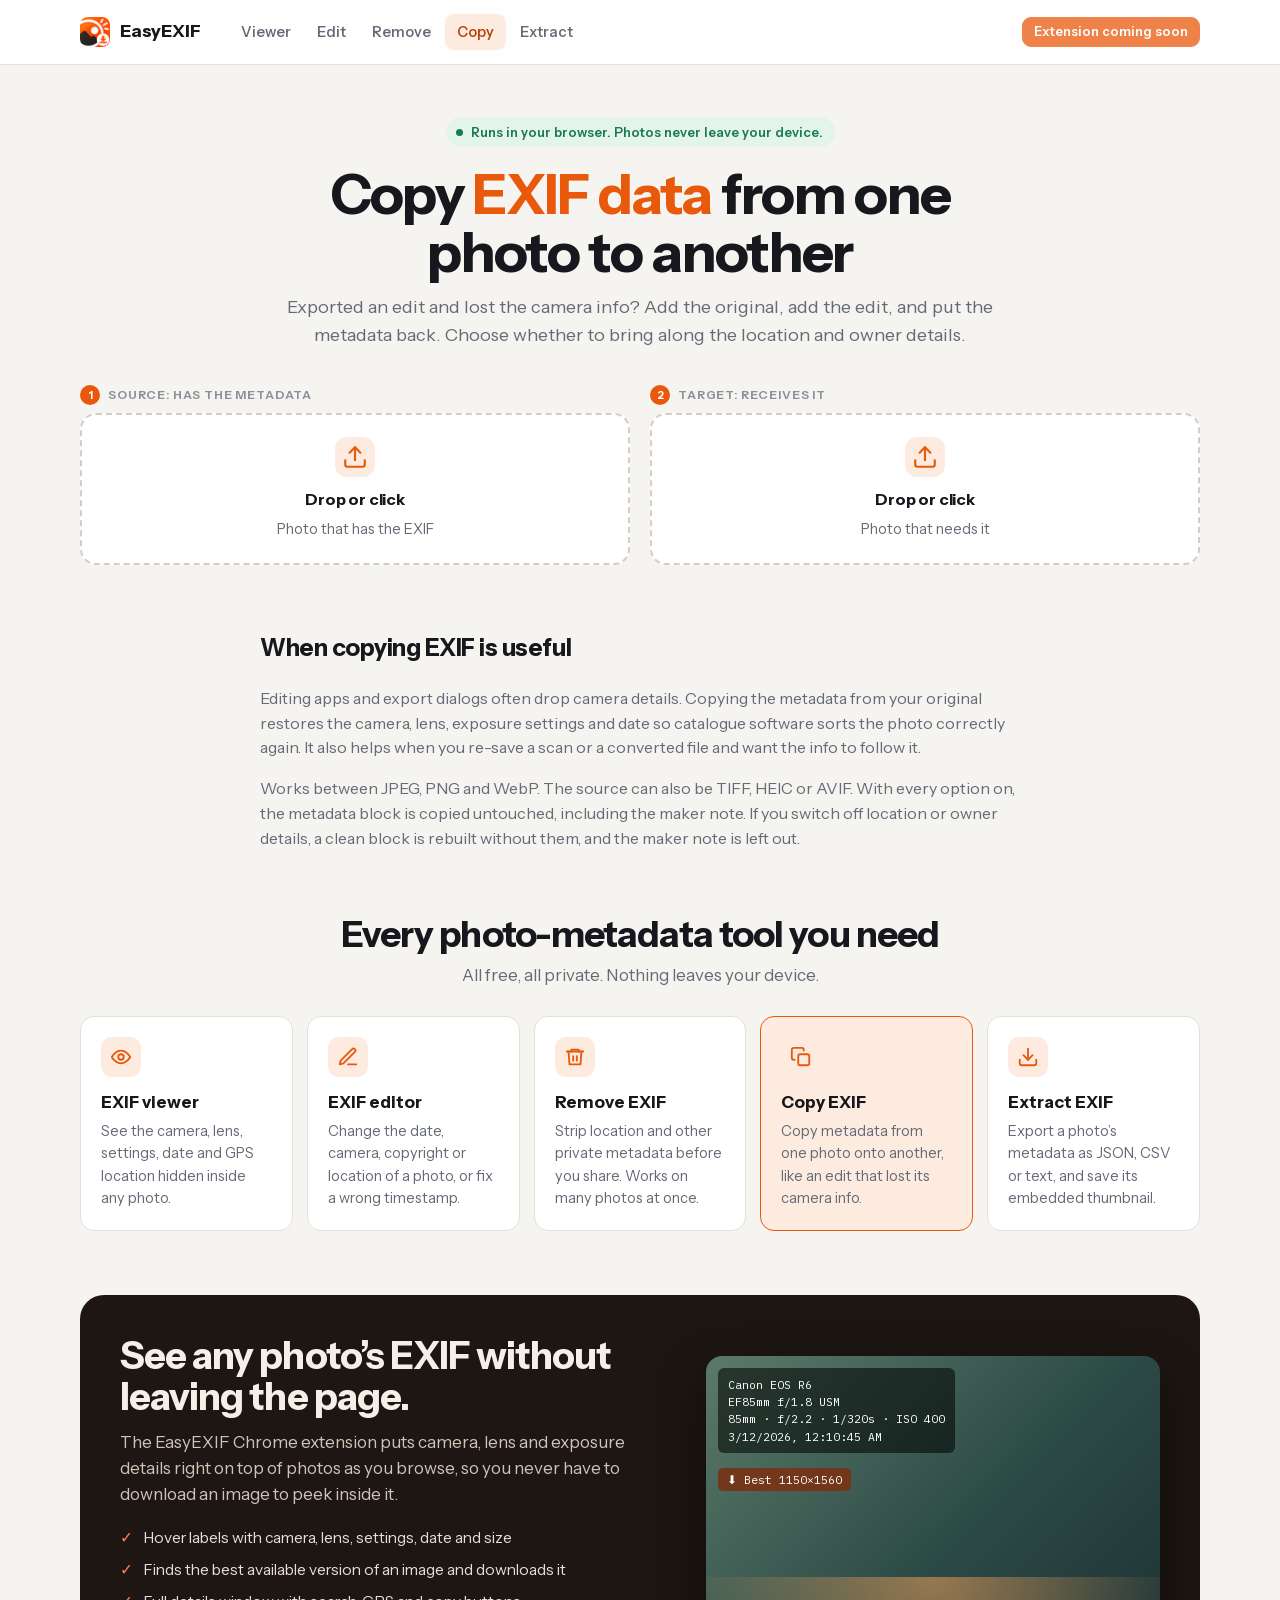
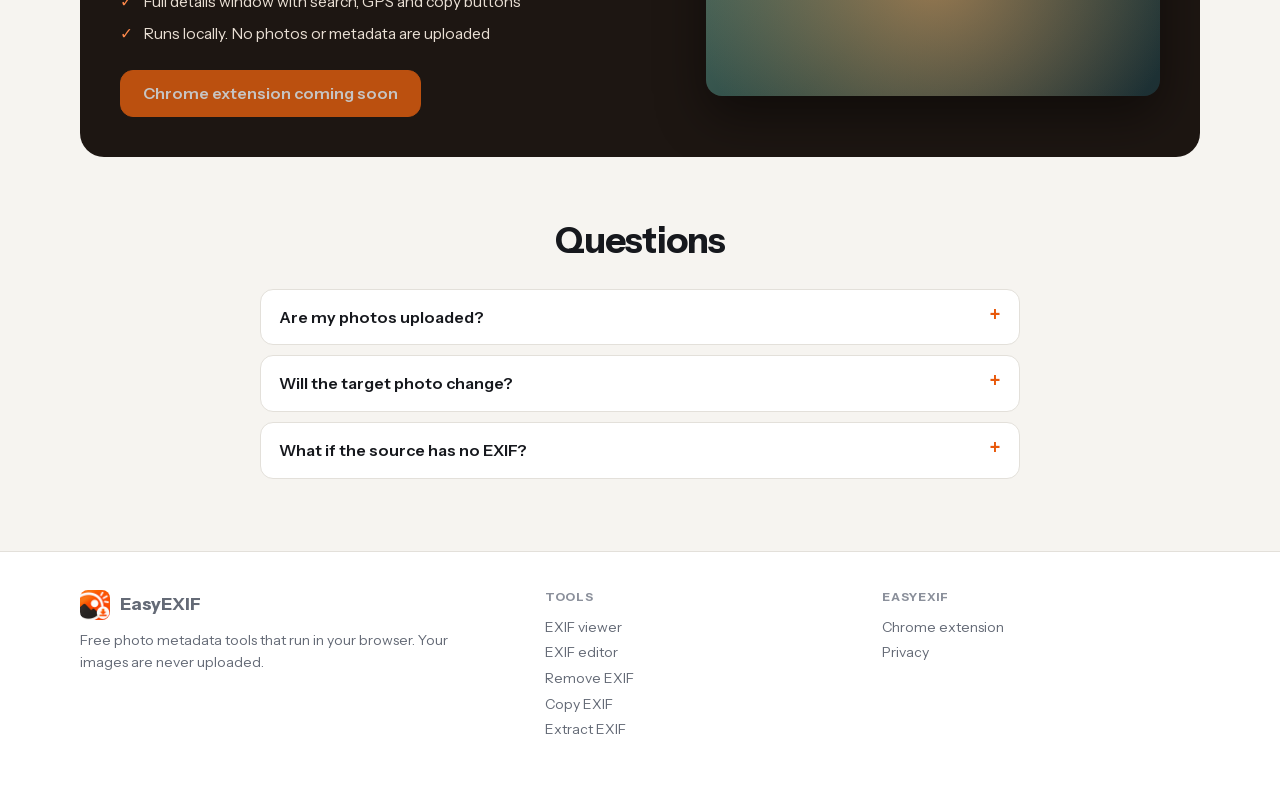
==== copy.html @ 64e68ad9 "Add EasyEXIF website: EXIF viewer, editor, remover, copier and extractor Co-Authored-By: Claude Sonn" ====
<!doctype html>
<html lang="en">
<head>
<meta charset="utf-8">
<meta name="viewport" content="width=device-width, initial-scale=1">
<title>Copy EXIF Data From One Photo to Another | EasyEXIF</title>
<meta name="description" content="Copy EXIF metadata from one photo onto another: restore camera info lost in an edit or export, or copy GPS and copyright between images. Works in your browser, with no upload.">
<link rel="icon" href="favicon.png">
<link rel="stylesheet" href="css/site.css">
<script type="application/ld+json">{"@context":"https://schema.org","@type":"FAQPage","mainEntity":[
{"@type":"Question","name":"How do I copy EXIF data from one photo to another?","acceptedAnswer":{"@type":"Answer","text":"Add the photo that has the metadata as the source, add the photo that should receive it as the target, and download the new copy. The pixels of the target are unchanged."}}]}</script>
</head>
<body data-tool="copy">
<div data-site="header"></div>
<main>
  <section class="hero wrap">
    <span class="eyebrow">Runs in your browser. Photos never leave your device.</span>
    <h1>Copy <em>EXIF data</em> from one photo to another</h1>
    <p>Exported an edit and lost the camera info? Add the original, add the edit, and put the metadata back. Choose whether to bring along the location and owner details.</p>
  </section>

  <section class="wrap tool stack">
    <div class="two">
      <div class="slot"><div class="slot-title"><i>1</i> Source: has the metadata</div><div class="drop compact" id="drop-src"></div></div>
      <div class="slot"><div class="slot-title"><i>2</i> Target: receives it</div><div class="drop compact" id="drop-tgt"></div></div>
    </div>
    <div id="panel" class="stack" hidden>
      <div class="panel panel-pad stack">
        <div class="row" style="justify-content:space-between"><b>Options</b><button class="btn small" id="swap">Swap photos ⇄</button></div>
        <label class="check"><input type="checkbox" id="o-gps" checked><span>Include GPS location</span></label>
        <label class="check"><input type="checkbox" id="o-owner" checked><span>Include owner and serial numbers<small>Artist name, camera and lens serial numbers, unique image ID.</small></span></label>
        <label class="check"><input type="checkbox" id="o-ori" checked><span>Keep the target’s rotation<small>Prevents the target from turning sideways if the source was rotated differently.</small></span></label>
        <div id="warn"></div>
      </div>
      <div class="panel panel-pad stack"><b>Result preview</b><div class="compare" id="compare"></div></div>
      <div class="panel panel-pad row" style="justify-content:space-between"><div class="muted small">Your original files are never modified. The target’s pixels are not re-compressed.</div>
        <button class="btn primary" id="save" disabled>Download target with copied EXIF</button></div>
    </div>
  </section>

  <section class="block wrap narrow prose">
    <h2>When copying EXIF is useful</h2>
    <p>Editing apps and export dialogs often drop camera details. Copying the metadata from your original restores the camera, lens, exposure settings and date so catalogue software sorts the photo correctly again. It also helps when you re-save a scan or a converted file and want the info to follow it.</p>
    <p>Works between JPEG, PNG and WebP. The source can also be TIFF, HEIC or AVIF. With every option on, the metadata block is copied untouched, including the maker note. If you switch off location or owner details, a clean block is rebuilt without them, and the maker note is left out.</p>
  </section>

  <section class="block" data-site="tools"></section>
  <section class="promo" data-site="promo"></section>

  <section class="block wrap narrow">
    <div class="section-title"><h2>Questions</h2></div>
    <div class="faq">
      <details><summary>Are my photos uploaded?</summary><p>No. Both photos stay in this browser tab.</p></details>
      <details><summary>Will the target photo change?</summary><p>Only its metadata. The pixels are not re-encoded, so quality stays identical.</p></details>
      <details><summary>What if the source has no EXIF?</summary><p>Then there is nothing to copy and the tool tells you so. Use the <a href="edit.html">editor</a> to type the details in by hand.</p></details>
    </div>
  </section>
</main>
<div data-site="footer"></div>
<script src="js/exif-core.js"></script>
<script src="js/site.js"></script>
<script src="js/copy.js"></script>
</body>
</html>
---- css/site.css ----
@font-face { font-family: "Instrument Sans"; src: url("../fonts/InstrumentSans-var.woff2") format("woff2"); font-weight: 400 700; font-style: normal; font-display: swap; }
@font-face { font-family: "IBM Plex Mono"; src: url("../fonts/IBMPlexMono-400.woff2") format("woff2"); font-weight: 400; font-style: normal; font-display: swap; }

:root {
  color-scheme: light dark;
  --ink: #16181d; --muted: #646a76; --faint: #8b909b; --line: #e3e0da; --paper: #ffffff; --canvas: #f6f4f0; --raised: #faf8f4;
  --accent: #e8590c; --accent-hover: #d14f08; --accent-soft: #fdebe0; --accent-ink: #b8430a;
  --ok: #1b7a4f; --ok-soft: #e3f4ea; --warn: #a8670a; --warn-soft: #fbefd5; --bad: #b3261e; --bad-soft: #fde7e5;
  --font: "Instrument Sans", system-ui, -apple-system, "Segoe UI", sans-serif;
  --mono: "IBM Plex Mono", ui-monospace, "SF Mono", Menlo, monospace;
  --radius: 14px;
  --shadow: 0 1px 2px rgba(22, 24, 29, .05), 0 8px 24px rgba(22, 24, 29, .06);
}
@media (prefers-color-scheme: dark) {
  :root {
    --ink: #f1efe9; --muted: #aaa89f; --faint: #7f7d76; --line: #2f2e2b; --paper: #1b1a18; --canvas: #121110; --raised: #232220;
    --accent: #f06a1f; --accent-hover: #ff7d36; --accent-soft: #3a2316; --accent-ink: #ff9a5c;
    --ok: #55c58c; --ok-soft: #153324; --warn: #e6b24d; --warn-soft: #382b10; --bad: #ff8a80; --bad-soft: #3a1b18;
    --shadow: 0 1px 2px rgba(0, 0, 0, .3), 0 8px 24px rgba(0, 0, 0, .35);
  }
}

* { box-sizing: border-box; }
[hidden] { display: none !important; }
html { scroll-behavior: smooth; }
body { margin: 0; background: var(--canvas); color: var(--ink); font: 16px/1.55 var(--font); -webkit-font-smoothing: antialiased; }
img { max-width: 100%; display: block; }
a { color: var(--accent-ink); text-underline-offset: 3px; }
a:hover { color: var(--accent); }
:focus-visible { outline: 2px solid var(--accent); outline-offset: 2px; border-radius: 6px; }
button, input, select, textarea { font: inherit; color: inherit; }
.wrap { width: min(1120px, 100% - 32px); margin-inline: auto; }
.narrow { width: min(760px, 100% - 32px); margin-inline: auto; }
.mono { font-family: var(--mono); }
.sr-only { position: absolute; width: 1px; height: 1px; overflow: hidden; clip: rect(0 0 0 0); white-space: nowrap; }

/* ---------- header / footer */
.site-header { position: sticky; top: 0; z-index: 20; background: color-mix(in srgb, var(--paper) 88%, transparent); backdrop-filter: blur(12px); border-bottom: 1px solid var(--line); }
.site-header .wrap { display: flex; align-items: center; gap: 20px; min-height: 64px; }
.brand { display: flex; align-items: center; gap: 10px; font-weight: 700; font-size: 18px; color: var(--ink); text-decoration: none; letter-spacing: -.01em; }
.brand img { width: 30px; height: 30px; border-radius: 8px; }
.nav { display: flex; gap: 2px; margin-left: 8px; flex: 1; overflow-x: auto; scrollbar-width: none; }
.nav a { padding: 7px 12px; border-radius: 9px; color: var(--muted); text-decoration: none; font-size: 14.5px; font-weight: 550; white-space: nowrap; }
.nav a:hover { color: var(--ink); background: var(--raised); }
.nav a[aria-current="page"] { color: var(--accent-ink); background: var(--accent-soft); }
.btn { display: inline-flex; align-items: center; justify-content: center; gap: 8px; padding: 9px 16px; border-radius: 11px; border: 1px solid var(--line); background: var(--paper); color: var(--ink); font-weight: 600; font-size: 14.5px; text-decoration: none; cursor: pointer; line-height: 1.2; }
.btn:hover:not(:disabled) { border-color: var(--accent); background: var(--accent-soft); color: var(--accent-ink); }
.btn:disabled { opacity: .45; cursor: not-allowed; }
.btn.primary { background: var(--accent); border-color: var(--accent); color: #fff; }
.btn.primary:hover:not(:disabled) { background: var(--accent-hover); border-color: var(--accent-hover); color: #fff; }
.btn.small { padding: 6px 11px; font-size: 13px; border-radius: 9px; }
.btn.big { padding: 13px 22px; font-size: 16px; border-radius: 13px; }
.site-footer { margin-top: 72px; border-top: 1px solid var(--line); background: var(--paper); padding: 36px 0 44px; color: var(--muted); font-size: 14px; }
.site-footer .wrap { display: grid; gap: 20px; grid-template-columns: 1.4fr 1fr 1fr; }
.site-footer h4 { margin: 0 0 8px; font-size: 12px; text-transform: uppercase; letter-spacing: .07em; color: var(--faint); }
.site-footer a { display: block; color: var(--muted); text-decoration: none; padding: 2px 0; }
.site-footer a:hover { color: var(--accent-ink); }
.site-footer p { margin: 8px 0 0; max-width: 40ch; }

/* ---------- hero */
.hero { padding: 52px 0 28px; text-align: center; }
.eyebrow { display: inline-flex; align-items: center; gap: 8px; padding: 5px 12px 5px 10px; border-radius: 999px; background: var(--ok-soft); color: var(--ok); font-size: 13px; font-weight: 600; }
.eyebrow::before { content: ""; width: 7px; height: 7px; border-radius: 50%; background: currentColor; }
.hero h1 { margin: 18px auto 12px; max-width: 18ch; font-size: clamp(34px, 6vw, 56px); line-height: 1.04; letter-spacing: -.03em; font-weight: 700; }
.hero h1 em { font-style: normal; color: var(--accent); }
.hero p { margin: 0 auto; max-width: 60ch; color: var(--muted); font-size: 18px; }

/* ---------- dropzone */
.drop { display: grid; place-items: center; text-align: center; gap: 6px; padding: 44px 24px; border: 2px dashed #d3cec4; border-radius: 20px; background: var(--paper); cursor: pointer; transition: border-color .15s, background .15s; }
@media (prefers-color-scheme: dark) { .drop { border-color: #444138; } }
.drop:hover, .drop.over { border-color: var(--accent); background: var(--accent-soft); }
.drop .icon { width: 52px; height: 52px; border-radius: 15px; background: var(--accent-soft); color: var(--accent); display: grid; place-items: center; margin-bottom: 4px; }
.drop strong { font-size: 19px; letter-spacing: -.01em; }
.drop span { color: var(--muted); font-size: 14.5px; }
.drop.compact { padding: 22px 18px; border-radius: 16px; }
.drop.compact .icon { width: 40px; height: 40px; border-radius: 12px; }
.drop.compact strong { font-size: 16px; }
.drop.filled { border-style: solid; border-color: var(--line); cursor: default; }
.drop input { display: none; }
.drop .inner { display: grid; justify-items: center; gap: 6px; width: 100%; }

/* ---------- panels */
.panel { background: var(--paper); border: 1px solid var(--line); border-radius: var(--radius); box-shadow: var(--shadow); }
.panel-pad { padding: 20px; }
.panel h2, .panel h3 { margin: 0 0 4px; letter-spacing: -.01em; }
.muted { color: var(--muted); }
.small { font-size: 13.5px; }
.stack { display: grid; gap: 16px; }
.row { display: flex; flex-wrap: wrap; gap: 10px; align-items: center; }
.tool { margin-top: 8px; }
.notice { padding: 11px 14px; border-radius: 11px; font-size: 14px; background: var(--accent-soft); color: var(--accent-ink); }
.notice.ok { background: var(--ok-soft); color: var(--ok); }
.notice.warn { background: var(--warn-soft); color: var(--warn); }
.notice.bad { background: var(--bad-soft); color: var(--bad); }

/* ---------- viewer */
.viewer { display: grid; grid-template-columns: minmax(280px, 380px) 1fr; gap: 20px; margin-top: 20px; align-items: start; }
.preview { position: sticky; top: 84px; overflow: hidden; }
.preview .frame { background: repeating-conic-gradient(var(--raised) 0 25%, var(--paper) 0 50%) 0 0 / 18px 18px; display: grid; place-items: center; max-height: 380px; }
.preview img { max-height: 380px; width: auto; max-width: 100%; object-fit: contain; }
.preview .meta { padding: 14px 16px 16px; display: grid; gap: 8px; }
.preview .file { font-weight: 650; word-break: break-all; line-height: 1.3; }
.facts { display: grid; gap: 7px; margin: 0; }
.facts div { display: flex; justify-content: space-between; gap: 12px; font-size: 14px; }
.facts dt { color: var(--muted); flex: none; }
.facts dd { margin: 0; text-align: right; font-weight: 550; word-break: break-word; }
.flags { display: grid; gap: 8px; }
.flag { display: grid; grid-template-columns: auto 1fr; gap: 2px 10px; padding: 10px 12px; border-radius: 11px; border: 1px solid var(--line); background: var(--paper); }
.flag b { font-size: 14px; }
.flag span { grid-column: 2; color: var(--muted); font-size: 13px; }
.flag::before { content: ""; width: 9px; height: 9px; border-radius: 50%; margin-top: 6px; background: var(--faint); grid-row: 1; }
.flag.high { border-color: color-mix(in srgb, var(--bad) 40%, var(--line)); background: var(--bad-soft); } .flag.high::before { background: var(--bad); }
.flag.medium { background: var(--warn-soft); border-color: color-mix(in srgb, var(--warn) 35%, var(--line)); } .flag.medium::before { background: var(--warn); }
.flag.low::before { background: var(--faint); }
.results-head { display: flex; flex-wrap: wrap; gap: 10px; align-items: center; justify-content: space-between; padding: 14px 16px; border-bottom: 1px solid var(--line); }
.search { flex: 1 1 200px; min-width: 160px; padding: 8px 12px; border-radius: 10px; border: 1px solid var(--line); background: var(--raised); }
.search:focus { outline: 2px solid var(--accent); border-color: transparent; }
.headline { padding: 18px 20px; border-bottom: 1px solid var(--line); }
.headline .cam { font-size: 22px; font-weight: 700; letter-spacing: -.02em; line-height: 1.2; }
.headline .exp { font-family: var(--mono); color: var(--accent-ink); margin-top: 6px; font-size: 15px; }
.headline .sub { color: var(--muted); font-size: 14px; margin-top: 2px; }
.group { border-bottom: 1px solid var(--line); }
.group:last-child { border-bottom: 0; }
.group h3 { margin: 0; padding: 14px 20px 8px; font-size: 12px; font-weight: 650; text-transform: uppercase; letter-spacing: .07em; color: var(--faint); display: flex; justify-content: space-between; }
.tbl { width: 100%; border-collapse: collapse; }
.tbl th, .tbl td { padding: 7px 20px; text-align: left; font-size: 14px; vertical-align: top; }
.tbl th { width: 40%; font-weight: 500; color: var(--muted); }
.tbl td { font-family: var(--mono); font-size: 13px; word-break: break-word; }
.tbl tr:hover { background: var(--raised); }
.tbl tr[hidden] { display: none; }
.map-link { font-family: var(--font); font-weight: 600; }
.empty { padding: 36px 24px; text-align: center; color: var(--muted); }
.empty h3 { margin: 0 0 6px; color: var(--ink); font-size: 19px; }
.xmp-raw { margin: 0; padding: 14px 20px; background: var(--raised); font: 12px/1.5 var(--mono); max-height: 320px; overflow: auto; white-space: pre-wrap; word-break: break-all; }

/* ---------- forms */
.fields { display: grid; grid-template-columns: repeat(2, minmax(0, 1fr)); gap: 12px 16px; }
.field { display: grid; gap: 4px; }
.field.wide { grid-column: 1 / -1; }
.field label { font-size: 13px; font-weight: 600; color: var(--muted); }
.field input, .field select, .field textarea { padding: 9px 11px; border-radius: 10px; border: 1px solid var(--line); background: var(--raised); width: 100%; }
.field input:focus, .field select:focus, .field textarea:focus { outline: 2px solid var(--accent); border-color: transparent; }
.field small { color: var(--faint); font-size: 12px; }
.fieldset-title { grid-column: 1 / -1; margin: 10px 0 -2px; font-size: 12px; text-transform: uppercase; letter-spacing: .07em; color: var(--faint); font-weight: 650; }
.check { display: flex; gap: 10px; align-items: flex-start; font-size: 14.5px; cursor: pointer; }
.check input { margin-top: 4px; accent-color: var(--accent); width: 16px; height: 16px; flex: none; }
.check small { display: block; color: var(--muted); font-size: 13px; }
.two { display: grid; grid-template-columns: 1fr 1fr; gap: 20px; }
.slot { position: relative; }
.slot-title { font-size: 12px; text-transform: uppercase; letter-spacing: .07em; font-weight: 650; color: var(--faint); margin-bottom: 8px; display: flex; align-items: center; gap: 8px; }
.slot-title i { font-style: normal; display: inline-grid; place-items: center; width: 20px; height: 20px; border-radius: 50%; background: var(--accent); color: #fff; font-size: 11px; letter-spacing: 0; }
.thumb-row { display: flex; gap: 12px; align-items: center; }
.thumb-row img { width: 64px; height: 64px; object-fit: cover; border-radius: 10px; border: 1px solid var(--line); flex: none; }
.thumb-row .name { font-weight: 600; word-break: break-all; line-height: 1.3; }
.compare { display: grid; gap: 0; border: 1px solid var(--line); border-radius: 12px; overflow: hidden; }
.compare .head, .compare .line { display: grid; grid-template-columns: 1.1fr 1fr 1fr; gap: 12px; padding: 8px 14px; font-size: 13.5px; }
.compare .head { background: var(--raised); font-size: 12px; text-transform: uppercase; letter-spacing: .06em; color: var(--faint); font-weight: 650; }
.compare .line { border-top: 1px solid var(--line); font-family: var(--mono); font-size: 12.5px; }
.compare .line span:first-child { font-family: var(--font); color: var(--muted); font-size: 13.5px; }
.compare .line .changed { color: var(--accent-ink); font-weight: 600; }

/* file list (remove / extract) */
.files { display: grid; gap: 8px; }
.file-item { display: grid; grid-template-columns: 52px 1fr auto; gap: 12px; align-items: center; padding: 10px 12px; border: 1px solid var(--line); border-radius: 12px; background: var(--paper); }
.file-item img { width: 52px; height: 52px; object-fit: cover; border-radius: 8px; background: var(--raised); }
.file-item .name { font-weight: 600; word-break: break-all; line-height: 1.25; }
.file-item .info { color: var(--muted); font-size: 13px; }
.pill { display: inline-block; padding: 2px 9px; border-radius: 999px; font-size: 12px; font-weight: 600; background: var(--raised); color: var(--muted); border: 1px solid var(--line); }
.pill.ok { background: var(--ok-soft); color: var(--ok); border-color: transparent; }
.pill.warn { background: var(--warn-soft); color: var(--warn); border-color: transparent; }
.pill.bad { background: var(--bad-soft); color: var(--bad); border-color: transparent; }

/* ---------- sections */
section.block { margin-top: 64px; }
.section-title { text-align: center; margin: 0 auto 28px; max-width: 640px; }
.section-title h2 { margin: 0 0 8px; font-size: clamp(26px, 4vw, 36px); letter-spacing: -.025em; line-height: 1.1; }
.section-title p { margin: 0; color: var(--muted); font-size: 17px; }
.cards { display: grid; grid-template-columns: repeat(auto-fit, minmax(210px, 1fr)); gap: 14px; }
.card { display: block; padding: 20px; background: var(--paper); border: 1px solid var(--line); border-radius: var(--radius); text-decoration: none; color: var(--ink); transition: transform .15s, border-color .15s, box-shadow .15s; }
.card:hover { transform: translateY(-2px); border-color: var(--accent); box-shadow: var(--shadow); color: var(--ink); }
.card[aria-current="page"] { border-color: var(--accent); background: var(--accent-soft); }
.card .icon { width: 40px; height: 40px; border-radius: 11px; background: var(--accent-soft); color: var(--accent); display: grid; place-items: center; margin-bottom: 12px; }
.card h3 { margin: 0 0 4px; font-size: 17px; }
.card p { margin: 0; color: var(--muted); font-size: 14.5px; }
.promo { margin-top: 64px; }
.promo-box { display: grid; grid-template-columns: 1.1fr .9fr; gap: 32px; align-items: center; padding: 40px; border-radius: 24px; background: #1d1612; color: #f6efe8; overflow: hidden; position: relative; }
.promo-box h2 { margin: 0 0 12px; font-size: clamp(26px, 4vw, 38px); letter-spacing: -.025em; line-height: 1.08; }
.promo-box p { margin: 0 0 18px; color: #cfc4b8; font-size: 17px; }
.promo-box ul { margin: 0 0 24px; padding: 0; list-style: none; display: grid; gap: 8px; color: #e9dfd4; }
.promo-box li { display: flex; gap: 10px; font-size: 15.5px; }
.promo-box li::before { content: "✓"; color: #ff8a4c; font-weight: 700; }
.promo-box .btn.primary { background: #f0640f; border-color: #f0640f; }
.promo-box .btn.ghost { background: transparent; color: #f6efe8; border-color: #5a4b3f; }
.promo-box .btn.ghost:hover { border-color: #ff8a4c; background: rgba(255, 138, 76, .12); color: #fff; }
.mock { position: relative; border-radius: 16px; aspect-ratio: 4 / 3; background: linear-gradient(135deg, #5b7a6a, #2c4a45 55%, #1c2f33); box-shadow: 0 20px 50px rgba(0, 0, 0, .45); overflow: hidden; }
.mock::after { content: ""; position: absolute; inset: auto -10% -35% -10%; height: 70%; background: radial-gradient(ellipse at 50% 0, rgba(240, 160, 90, .55), transparent 65%); }
.mock .label { position: absolute; left: 12px; top: 12px; z-index: 2; background: rgba(0, 0, 0, .55); color: #fff; font: 11.5px/1.5 var(--mono); padding: 8px 10px; border-radius: 6px; backdrop-filter: blur(4px); }
.mock .dl { position: absolute; left: 12px; top: 112px; z-index: 2; background: rgba(120, 50, 20, .9); color: #fff; font: 11.5px var(--mono); padding: 4px 9px; border-radius: 5px; }
.faq { display: grid; gap: 10px; }
.faq details { background: var(--paper); border: 1px solid var(--line); border-radius: 13px; padding: 0 18px; }
.faq summary { padding: 15px 0; font-weight: 600; cursor: pointer; list-style: none; display: flex; justify-content: space-between; gap: 12px; }
.faq summary::-webkit-details-marker { display: none; }
.faq summary::after { content: "+"; color: var(--accent); font-size: 20px; line-height: 1; }
.faq details[open] summary::after { content: "–"; }
.faq details p { margin: 0 0 16px; color: var(--muted); }
.prose { color: var(--muted); }
.prose h2 { color: var(--ink); letter-spacing: -.02em; }
.steps { counter-reset: s; display: grid; gap: 12px; padding: 0; list-style: none; }
.steps li { counter-increment: s; display: grid; grid-template-columns: 34px 1fr; gap: 12px; }
.steps li::before { content: counter(s); width: 34px; height: 34px; border-radius: 50%; background: var(--accent-soft); color: var(--accent-ink); display: grid; place-items: center; font-weight: 700; }
.steps b { color: var(--ink); display: block; }
.toast { position: fixed; left: 50%; bottom: 24px; transform: translateX(-50%); background: var(--ink); color: var(--paper); padding: 10px 18px; border-radius: 12px; font-size: 14.5px; z-index: 50; box-shadow: var(--shadow); }

@media (max-width: 860px) {
  .viewer { grid-template-columns: 1fr; }
  .preview { position: static; }
  .two, .promo-box, .site-footer .wrap { grid-template-columns: 1fr; }
  .promo-box { padding: 28px 22px; }
  .fields { grid-template-columns: 1fr; }
  .site-header .wrap { gap: 10px; }
  .site-header .btn.small { display: none; }
  .tbl th { width: 46%; }
  .tbl th, .tbl td { padding: 7px 14px; }
}
@media (prefers-reduced-motion: reduce) { * { transition: none !important; scroll-behavior: auto !important; } }
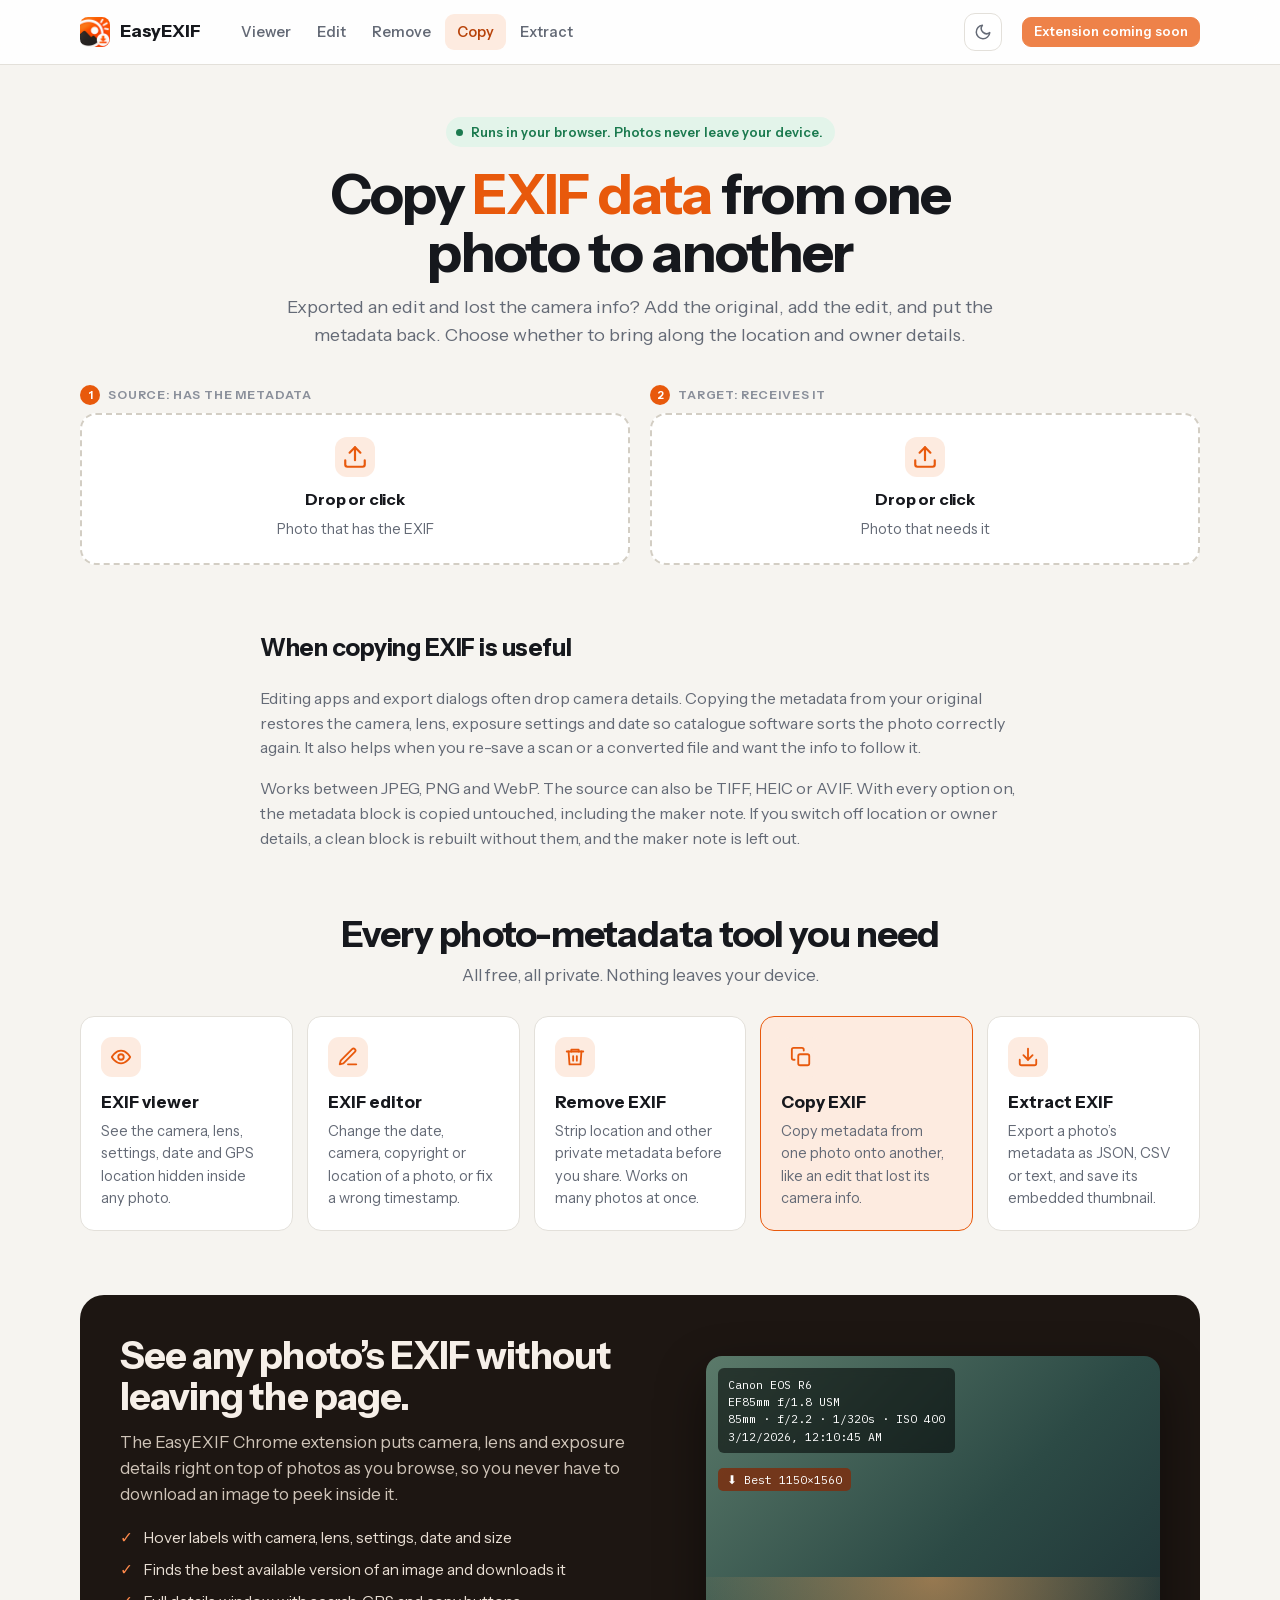
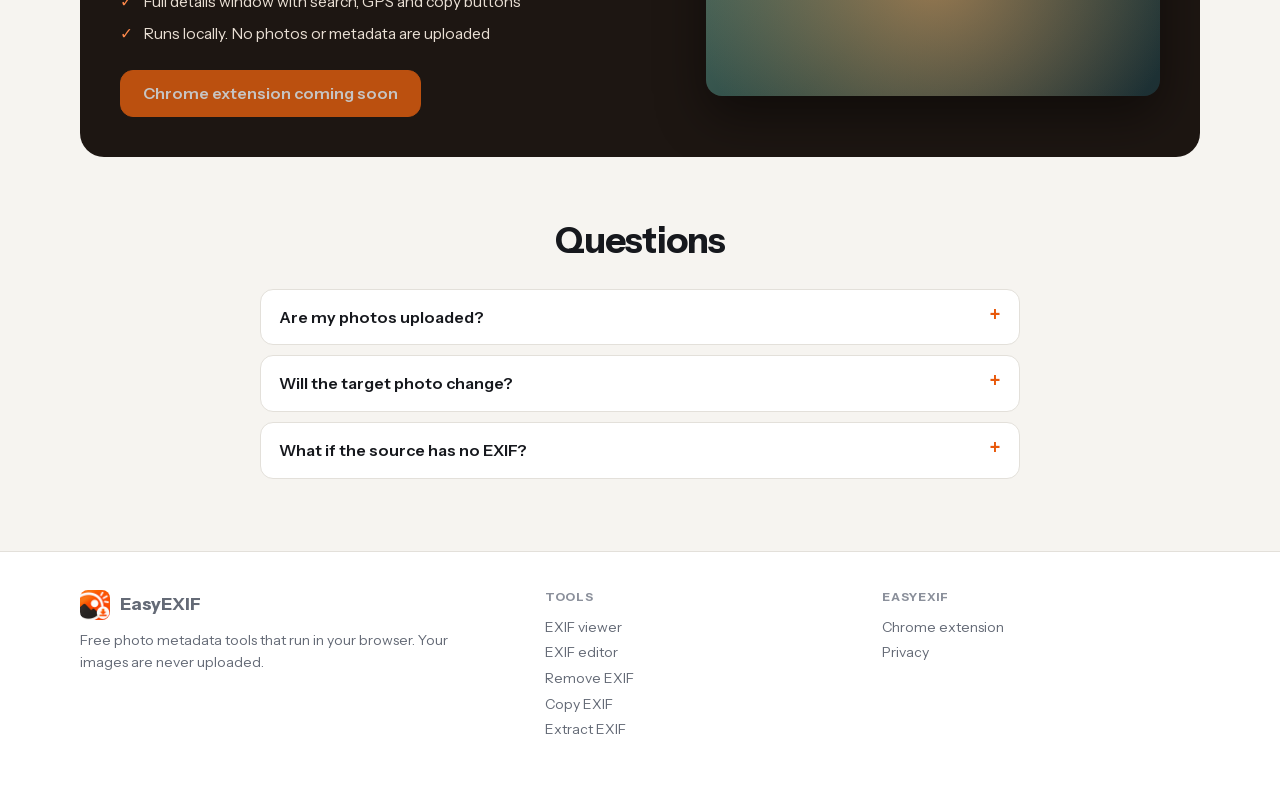
==== commit efad4d42: "Add light/dark mode toggle Co-Authored-By: Claude Sonnet 5.5 <noreply@anthropic.com>" ====
--- a/copy.html
+++ b/copy.html
@@ -7,6 +7,7 @@
 <meta name="description" content="Copy EXIF metadata from one photo onto another: restore camera info lost in an edit or export, or copy GPS and copyright between images. Works in your browser, with no upload.">
 <link rel="icon" href="favicon.png">
 <link rel="stylesheet" href="css/site.css">
+<script src="js/theme.js"></script>
 <script type="application/ld+json">{"@context":"https://schema.org","@type":"FAQPage","mainEntity":[
 {"@type":"Question","name":"How do I copy EXIF data from one photo to another?","acceptedAnswer":{"@type":"Answer","text":"Add the photo that has the metadata as the source, add the photo that should receive it as the target, and download the new copy. The pixels of the target are unchanged."}}]}</script>
 </head>
--- a/css/site.css
+++ b/css/site.css
@@ -12,13 +12,22 @@
   --shadow: 0 1px 2px rgba(22, 24, 29, .05), 0 8px 24px rgba(22, 24, 29, .06);
 }
 @media (prefers-color-scheme: dark) {
-  :root {
+  :root:not([data-theme="light"]) {
     --ink: #f1efe9; --muted: #aaa89f; --faint: #7f7d76; --line: #2f2e2b; --paper: #1b1a18; --canvas: #121110; --raised: #232220;
     --accent: #f06a1f; --accent-hover: #ff7d36; --accent-soft: #3a2316; --accent-ink: #ff9a5c;
     --ok: #55c58c; --ok-soft: #153324; --warn: #e6b24d; --warn-soft: #382b10; --bad: #ff8a80; --bad-soft: #3a1b18;
     --shadow: 0 1px 2px rgba(0, 0, 0, .3), 0 8px 24px rgba(0, 0, 0, .35);
+    color-scheme: dark;
   }
 }
+:root[data-theme="dark"] {
+    --ink: #f1efe9; --muted: #aaa89f; --faint: #7f7d76; --line: #2f2e2b; --paper: #1b1a18; --canvas: #121110; --raised: #232220;
+    --accent: #f06a1f; --accent-hover: #ff7d36; --accent-soft: #3a2316; --accent-ink: #ff9a5c;
+    --ok: #55c58c; --ok-soft: #153324; --warn: #e6b24d; --warn-soft: #382b10; --bad: #ff8a80; --bad-soft: #3a1b18;
+    --shadow: 0 1px 2px rgba(0, 0, 0, .3), 0 8px 24px rgba(0, 0, 0, .35);
+  color-scheme: dark;
+}
+:root[data-theme="light"] { color-scheme: light; }
 
 * { box-sizing: border-box; }
 [hidden] { display: none !important; }
@@ -67,7 +76,8 @@
 
 /* ---------- dropzone */
 .drop { display: grid; place-items: center; text-align: center; gap: 6px; padding: 44px 24px; border: 2px dashed #d3cec4; border-radius: 20px; background: var(--paper); cursor: pointer; transition: border-color .15s, background .15s; }
-@media (prefers-color-scheme: dark) { .drop { border-color: #444138; } }
+@media (prefers-color-scheme: dark) { :root:not([data-theme="light"]) .drop { border-color: #444138; } }
+:root[data-theme="dark"] .drop { border-color: #444138; }
 .drop:hover, .drop.over { border-color: var(--accent); background: var(--accent-soft); }
 .drop .icon { width: 52px; height: 52px; border-radius: 15px; background: var(--accent-soft); color: var(--accent); display: grid; place-items: center; margin-bottom: 4px; }
 .drop strong { font-size: 19px; letter-spacing: -.01em; }
@@ -95,9 +105,9 @@
 
 /* ---------- viewer */
 .viewer { display: grid; grid-template-columns: minmax(280px, 380px) 1fr; gap: 20px; margin-top: 20px; align-items: start; }
-.preview { position: sticky; top: 84px; overflow: hidden; }
-.preview .frame { background: repeating-conic-gradient(var(--raised) 0 25%, var(--paper) 0 50%) 0 0 / 18px 18px; display: grid; place-items: center; max-height: 380px; }
-.preview img { max-height: 380px; width: auto; max-width: 100%; object-fit: contain; }
+.preview { overflow: hidden; }
+.preview .frame { background: var(--raised); line-height: 0; }
+.preview img { width: 100%; height: auto; max-height: 560px; object-fit: cover; }
 .preview .meta { padding: 14px 16px 16px; display: grid; gap: 8px; }
 .preview .file { font-weight: 650; word-break: break-all; line-height: 1.3; }
 .facts { display: grid; gap: 7px; margin: 0; }
@@ -223,3 +233,34 @@
   .tbl th, .tbl td { padding: 7px 14px; }
 }
 @media (prefers-reduced-motion: reduce) { * { transition: none !important; scroll-behavior: auto !important; } }
+
+.page-drop { position: fixed; inset: 0; z-index: 100; display: grid; place-items: center; text-align: center; background: color-mix(in srgb, var(--canvas) 82%, transparent); backdrop-filter: blur(6px); pointer-events: none; }
+.page-drop > div { display: grid; gap: 4px; padding: 48px 56px; border: 3px dashed var(--accent); border-radius: 28px; background: var(--accent-soft); color: var(--accent-ink); margin: 16px; }
+.page-drop strong { font-size: 28px; letter-spacing: -.02em; }
+.page-drop span { font-size: 15px; }
+
+/* When a photo opens, scroll so the results sit below the sticky header with some space above them. */
+#out, #editor, #work, #panel { scroll-margin-top: 84px; }
+
+.group.fold summary { padding: 14px 20px; display: flex; justify-content: space-between; align-items: center; gap: 12px; cursor: pointer; list-style: none; font-size: 12px; font-weight: 650; text-transform: uppercase; letter-spacing: .07em; color: var(--faint); }
+.group.fold summary::-webkit-details-marker { display: none; }
+.group.fold summary span:first-child::before { content: "▸"; display: inline-block; width: 1.3em; transition: transform .15s; }
+.group.fold[open] summary span:first-child::before { transform: rotate(90deg); }
+.group.fold summary:hover { color: var(--accent-ink); }
+.group.fold[open] summary { padding-bottom: 8px; }
+
+.flag.ok { grid-template-columns: auto 1fr; background: var(--ok-soft); border-color: transparent; color: var(--ok); }
+.flag.ok::before { background: var(--ok); }
+.flag.tip { background: var(--paper); border-style: dashed; }
+.flag.tip::before { background: var(--accent); }
+.signup { margin-top: 18px; display: grid; gap: 8px; }
+.signup label { font-size: 14.5px; color: #e9dfd4; }
+.signup input[type=email] { flex: 1 1 220px; min-width: 0; padding: 11px 14px; border-radius: 11px; border: 1px solid #5a4b3f; background: rgba(255, 255, 255, .06); color: #fff; }
+.signup input[type=email]::placeholder { color: #9d9186; }
+.signup-msg { margin: 0; min-height: 1.2em; font-size: 14px; color: #ffb184; }
+
+.theme-toggle { width: 38px; height: 38px; flex: none; display: grid; place-items: center; padding: 0; border-radius: 11px; border: 1px solid var(--line); background: var(--paper); color: var(--muted); cursor: pointer; }
+.theme-toggle:hover { border-color: var(--accent); color: var(--accent-ink); background: var(--accent-soft); }
+.theme-toggle .sun { display: none; }
+:root[data-theme="dark"] .theme-toggle .sun { display: block; } :root[data-theme="dark"] .theme-toggle .moon { display: none; }
+@media (prefers-color-scheme: dark) { :root:not([data-theme="light"]) .theme-toggle .sun { display: block; } :root:not([data-theme="light"]) .theme-toggle .moon { display: none; } }
